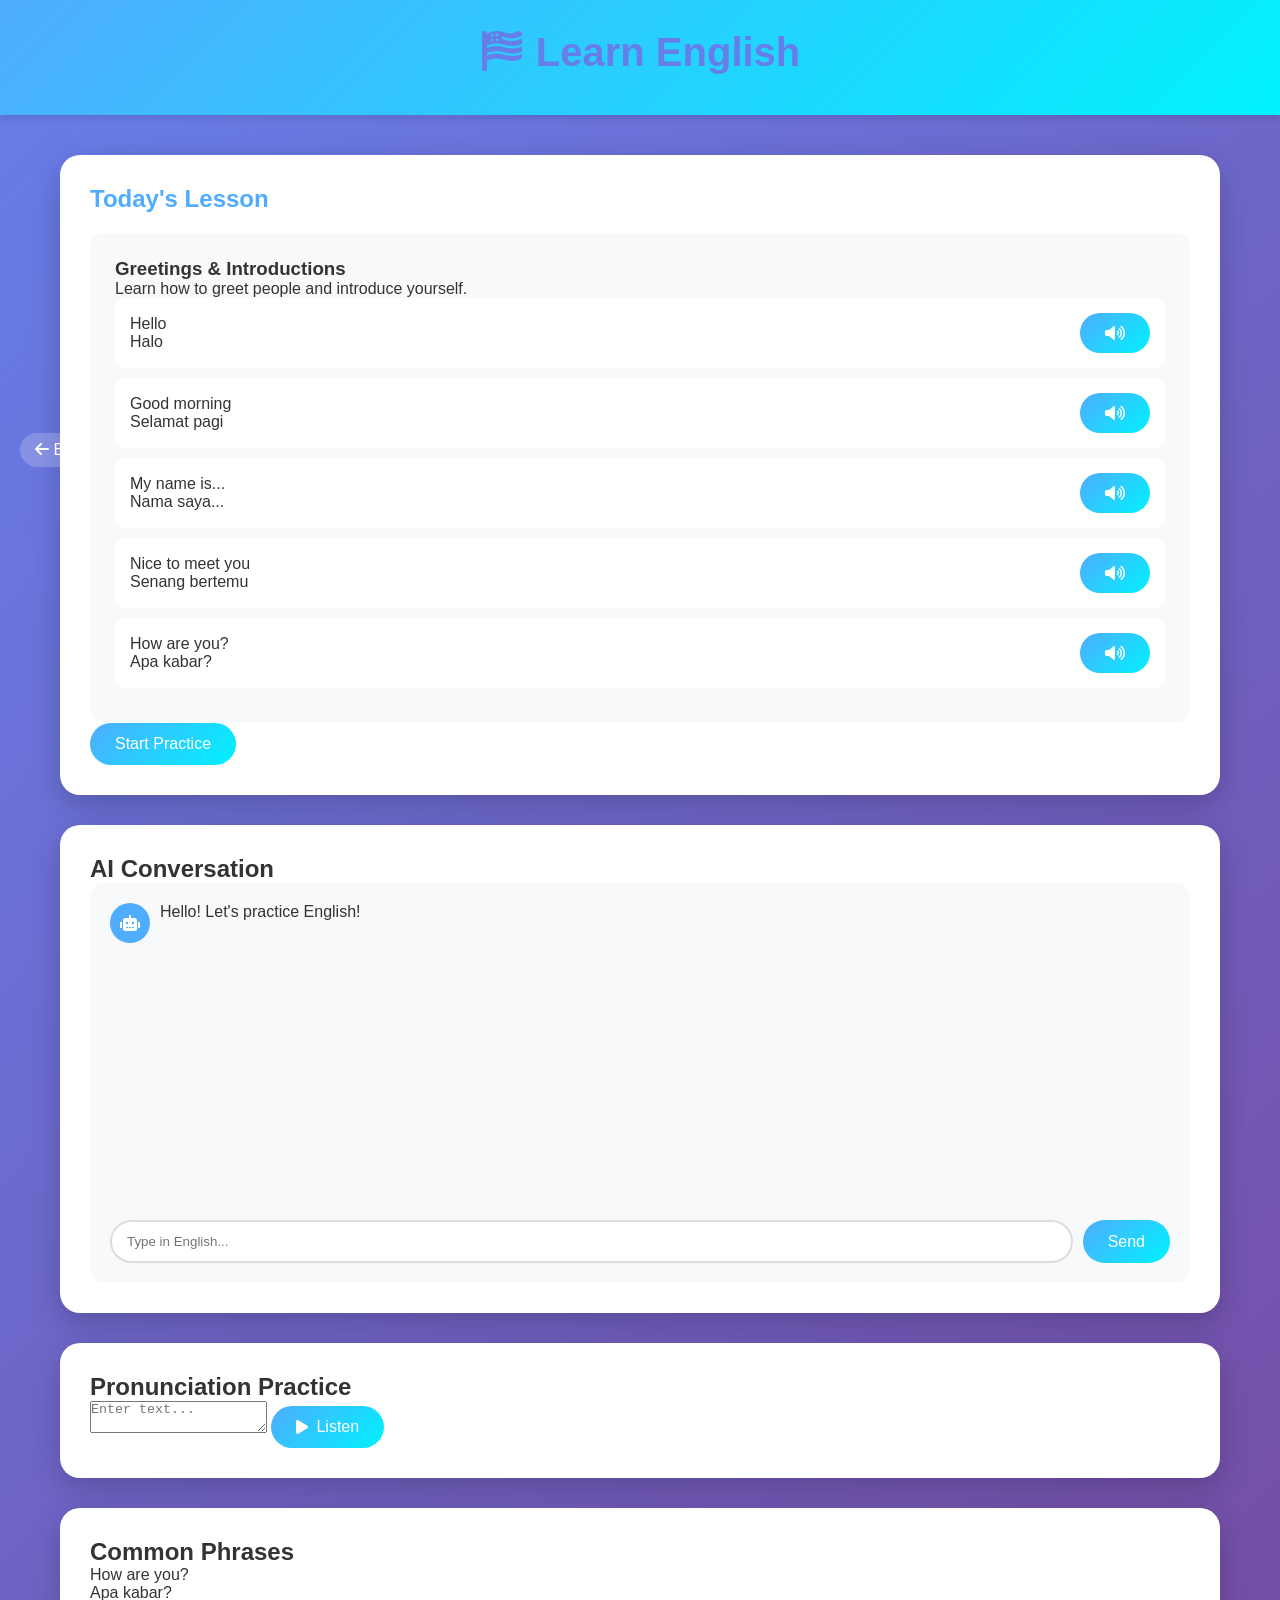
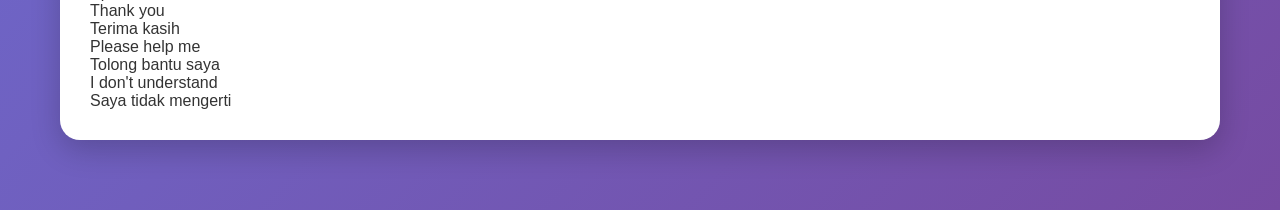
==== pages/english.html @ 5c595a63 "Create english.html" ====
<!DOCTYPE html>
<html lang="en">
<head>
    <meta charset="UTF-8">
    <meta name="viewport" content="width=device-width, initial-scale=1.0">
    <title>Learn English</title>
    <link rel="stylesheet" href="../css/style.css">
    <link rel="stylesheet" href="../css/english.css">
    <link rel="stylesheet" href="https://cdnjs.cloudflare.com/ajax/libs/font-awesome/6.0.0/css/all.min.css">
</head>
<body>
    <header class="header english-header">
        <div class="container">
            <a href="../index.html" class="back-btn"><i class="fas fa-arrow-left"></i> Back</a>
            <h1><i class="fas fa-flag-usa"></i> Learn English</h1>
        </div>
    </header>

    <main class="main-content">
        <div class="container">
            <section class="lesson-section">
                <h2>Today's Lesson</h2>
                <div class="lesson-card">
                    <h3 id="lesson-title">Loading...</h3>
                    <p id="lesson-text">Preparing...</p>
                    <div class="vocabulary-list" id="vocabulary-list"></div>
                </div>
                <button class="btn btn-primary" onclick="startLesson()">Start Practice</button>
            </section>

            <section class="conversation-section">
                <h2>AI Conversation</h2>
                <div class="chat-container">
                    <div class="chat-messages" id="chat-messages">
                        <div class="message ai-message">
                            <div class="message-avatar"><i class="fas fa-robot"></i></div>
                            <div class="message-content"><p>Hello! Let's practice English!</p></div>
                        </div>
                    </div>
                    <div class="chat-input-area">
                        <input type="text" id="user-input" placeholder="Type in English..." />
                        <button class="btn btn-primary" onclick="sendMessage()">Send</button>
                    </div>
                </div>
            </section>

            <section class="tts-section">
                <h2>Pronunciation Practice</h2>
                <textarea id="practice-text" placeholder="Enter text..."></textarea>
                <button class="btn btn-primary" onclick="speakText(document.getElementById('practice-text').value)">
                    <i class="fas fa-play"></i> Listen
                </button>
            </section>

            <section class="phrases-section">
                <h2>Common Phrases</h2>
                <div class="phrases-grid" id="phrases-grid"></div>
            </section>
        </div>
    </main>

    <script src="../js/app.js"></script>
    <script src="../js/english.js"></script>
</body>
</html>
---- css/style.css ----
* {
    margin: 0;
    padding: 0;
    box-sizing: border-box;
}

body {
    font-family: 'Segoe UI', Tahoma, sans-serif;
    background: linear-gradient(135deg, #667eea 0%, #764ba2 100%);
    min-height: 100vh;
    color: #333;
}

.container {
    max-width: 1200px;
    margin: 0 auto;
    padding: 0 20px;
}

.header {
    background: rgba(255, 255, 255, 0.95);
    padding: 30px 0;
    text-align: center;
    box-shadow: 0 4px 6px rgba(0, 0, 0, 0.1);
}

.header h1 {
    color: #667eea;
    font-size: 2.5em;
    margin-bottom: 10px;
}

.subtitle {
    color: #666;
    font-size: 1.2em;
}

.main-content {
    padding: 40px 0;
}

.welcome-section {
    background: white;
    border-radius: 20px;
    padding: 40px;
    margin-bottom: 30px;
    box-shadow: 0 10px 30px rgba(0, 0, 0, 0.2);
    text-align: center;
}

.welcome-section h2 {
    color: #667eea;
    margin-bottom: 15px;
    font-size: 2em;
}

.language-cards {
    display: grid;
    grid-template-columns: repeat(auto-fit, minmax(250px, 1fr));
    gap: 20px;
    margin-top: 30px;
}

.language-card {
    background: linear-gradient(135deg, #4facfe 0%, #00f2fe 100%);
    color: white;
    padding: 40px 30px;
    border-radius: 15px;
    text-decoration: none;
    transition: transform 0.3s;
    box-shadow: 0 5px 15px rgba(0, 0, 0, 0.2);
}

.language-card:hover {
    transform: translateY(-10px);
}

.language-card.arabic {
    background: linear-gradient(135deg, #fa709a 0%, #fee140 100%);
}

.language-card i {
    font-size: 3em;
    margin-bottom: 15px;
    display: block;
}

.progress-section {
    background: white;
    border-radius: 20px;
    padding: 30px;
    box-shadow: 0 10px 30px rgba(0, 0, 0, 0.2);
}

.progress-section h3 {
    color: #667eea;
    margin-bottom: 20px;
}

.progress-stats {
    display: grid;
    grid-template-columns: repeat(auto-fit, minmax(150px, 1fr));
    gap: 20px;
}

.stat-card {
    background: linear-gradient(135deg, #667eea 0%, #764ba2 100%);
    color: white;
    padding: 25px;
    border-radius: 15px;
    text-align: center;
}

.stat-number {
    font-size: 2.5em;
    font-weight: bold;
    display: block;
}

.footer {
    background: rgba(255, 255, 255, 0.95);
    padding: 20px 0;
    text-align: center;
    margin-top: 40px;
}
---- css/english.css ----
.english-header {
    background: linear-gradient(135deg, #4facfe 0%, #00f2fe 100%);
}

.back-btn {
    position: absolute;
    left: 20px;
    top: 50%;
    transform: translateY(-50%);
    color: white;
    text-decoration: none;
    padding: 8px 15px;
    background: rgba(255, 255, 255, 0.2);
    border-radius: 20px;
}

.lesson-section, .conversation-section, .tts-section, .phrases-section {
    background: white;
    border-radius: 20px;
    padding: 30px;
    margin-bottom: 30px;
    box-shadow: 0 10px 30px rgba(0, 0, 0, 0.2);
}

.lesson-section h2 {
    color: #4facfe;
    margin-bottom: 20px;
}

.lesson-card {
    background: #f8f9fa;
    border-radius: 15px;
    padding: 25px;
}

.vocab-item {
    background: white;
    padding: 15px;
    margin-bottom: 10px;
    border-radius: 10px;
    display: flex;
    justify-content: space-between;
    align-items: center;
}

.btn {
    padding: 12px 25px;
    border: none;
    border-radius: 25px;
    cursor: pointer;
    font-size: 1em;
    display: inline-flex;
    align-items: center;
    gap: 8px;
}

.btn-primary {
    background: linear-gradient(135deg, #4facfe 0%, #00f2fe 100%);
    color: white;
}

.chat-container {
    background: #f8f9fa;
    border-radius: 15px;
    padding: 20px;
    height: 400px;
    display: flex;
    flex-direction: column;
}

.chat-messages {
    flex: 1;
    overflow-y: auto;
    margin-bottom: 15px;
}

.message {
    display: flex;
    gap: 10px;
    margin-bottom: 15px;
}

.message-avatar {
    width: 40px;
    height: 40px;
    border-radius: 50%;
    background: #4facfe;
    color: white;
    display: flex;
    align-items: center;
    justify-content: center;
}

.chat-input-area {
    display: flex;
    gap: 10px;
}

.chat-input-area input {
    flex: 1;
    padding: 12px 15px;
    border: 2px solid #ddd;
    border-radius: 25px;
}
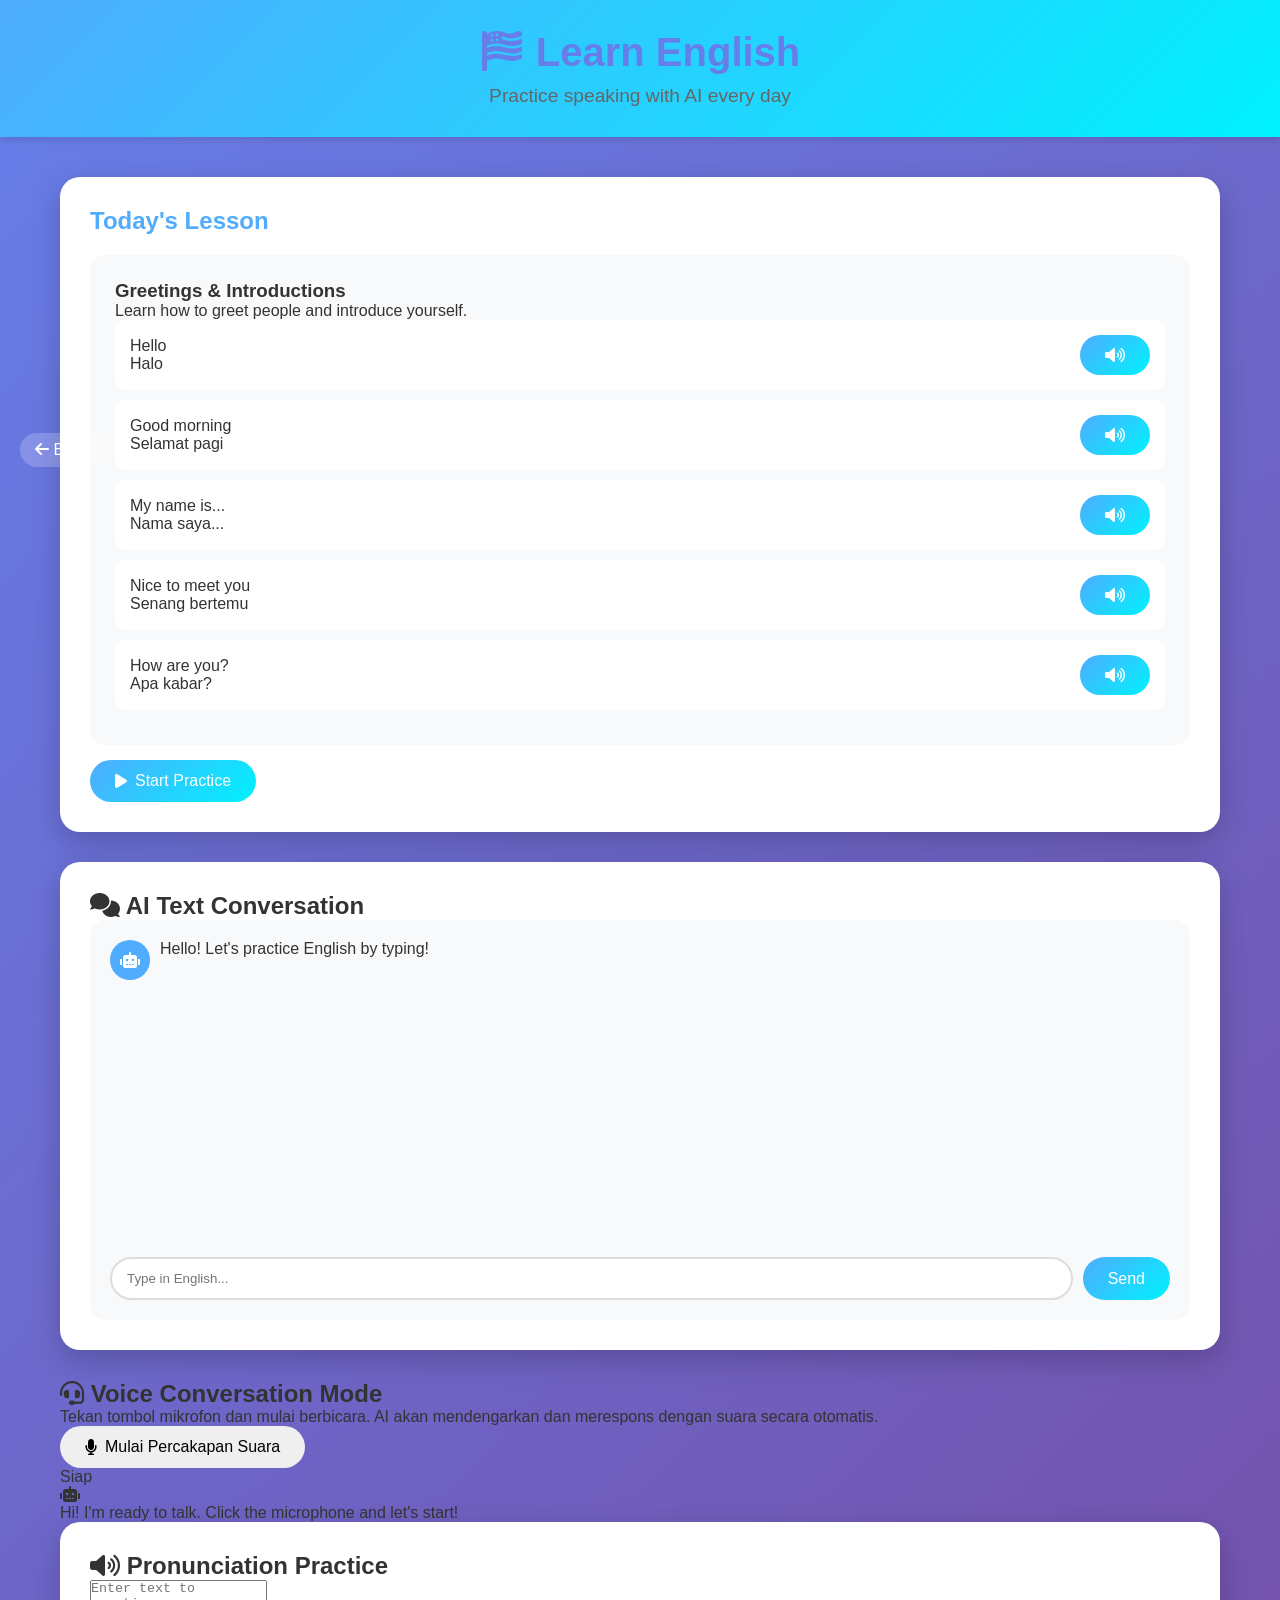
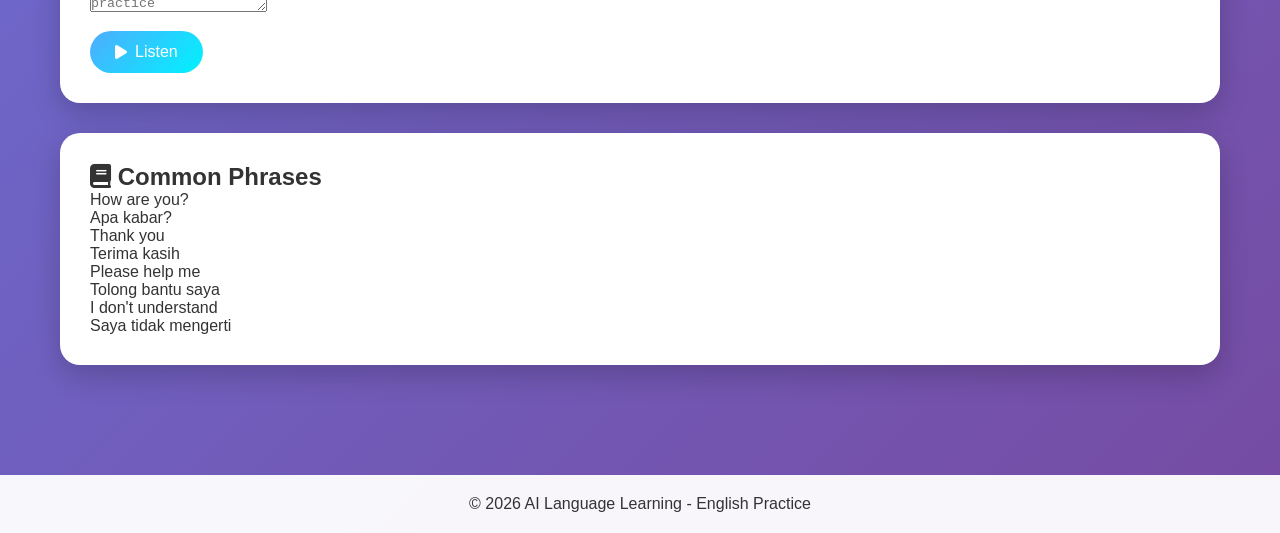
==== commit 61072681: "Update english.html" ====
--- a/pages/english.html
+++ b/pages/english.html
@@ -3,7 +3,7 @@
 <head>
     <meta charset="UTF-8">
     <meta name="viewport" content="width=device-width, initial-scale=1.0">
-    <title>Learn English</title>
+    <title>Learn English - AI Language Learning</title>
     <link rel="stylesheet" href="../css/style.css">
     <link rel="stylesheet" href="../css/english.css">
     <link rel="stylesheet" href="https://cdnjs.cloudflare.com/ajax/libs/font-awesome/6.0.0/css/all.min.css">
@@ -13,28 +13,33 @@
         <div class="container">
             <a href="../index.html" class="back-btn"><i class="fas fa-arrow-left"></i> Back</a>
             <h1><i class="fas fa-flag-usa"></i> Learn English</h1>
+            <p class="subtitle">Practice speaking with AI every day</p>
         </div>
     </header>
 
     <main class="main-content">
         <div class="container">
+            <!-- 1. Daily Lesson Section -->
             <section class="lesson-section">
                 <h2>Today's Lesson</h2>
                 <div class="lesson-card">
                     <h3 id="lesson-title">Loading...</h3>
-                    <p id="lesson-text">Preparing...</p>
+                    <p id="lesson-text">Preparing your lesson...</p>
                     <div class="vocabulary-list" id="vocabulary-list"></div>
                 </div>
-                <button class="btn btn-primary" onclick="startLesson()">Start Practice</button>
+                <button class="btn btn-primary" onclick="startLesson()" style="margin-top: 15px;">
+                    <i class="fas fa-play"></i> Start Practice
+                </button>
             </section>
 
+            <!-- 2. Text Chat Conversation Section -->
             <section class="conversation-section">
-                <h2>AI Conversation</h2>
+                <h2><i class="fas fa-comments"></i> AI Text Conversation</h2>
                 <div class="chat-container">
                     <div class="chat-messages" id="chat-messages">
                         <div class="message ai-message">
                             <div class="message-avatar"><i class="fas fa-robot"></i></div>
-                            <div class="message-content"><p>Hello! Let's practice English!</p></div>
+                            <div class="message-content"><p>Hello! Let's practice English by typing!</p></div>
                         </div>
                     </div>
                     <div class="chat-input-area">
@@ -44,21 +49,68 @@
                 </div>
             </section>
 
-            <section class="tts-section">
-                <h2>Pronunciation Practice</h2>
-                <textarea id="practice-text" placeholder="Enter text..."></textarea>
-                <button class="btn btn-primary" onclick="speakText(document.getElementById('practice-text').value)">
-                    <i class="fas fa-play"></i> Listen
-                </button>
+            <!-- 3. Voice Conversation Section (BARU) -->
+            <section class="voice-conversation-section">
+                <h2><i class="fas fa-headset"></i> Voice Conversation Mode</h2>
+                <p class="voice-desc">Tekan tombol mikrofon dan mulai berbicara. AI akan mendengarkan dan merespons dengan suara secara otomatis.</p>
+                
+                <div class="voice-controls">
+                    <button class="btn btn-voice-start" id="btn-start-voice" onclick="startVoiceConversation()">
+                        <i class="fas fa-microphone"></i> Mulai Percakapan Suara
+                    </button>
+                    <button class="btn btn-voice-stop" id="btn-stop-voice" onclick="stopVoiceConversation()" style="display:none;">
+                        <i class="fas fa-stop"></i> Hentikan
+                    </button>
+                </div>
+
+                <div class="voice-status" id="voice-status">
+                    <div class="status-indicator" id="status-indicator">
+                        <span class="status-dot"></span>
+                        <span class="status-text">Siap</span>
+                    </div>
+                </div>
+
+                <div class="voice-visualizer" id="voice-visualizer">
+                    <div class="wave"></div>
+                    <div class="wave"></div>
+                    <div class="wave"></div>
+                    <div class="wave"></div>
+                    <div class="wave"></div>
+                </div>
+
+                <div class="conversation-log" id="conversation-log">
+                    <div class="log-entry ai-entry">
+                        <i class="fas fa-robot"></i>
+                        <p>Hi! I'm ready to talk. Click the microphone and let's start!</p>
+                    </div>
+                </div>
             </section>
 
+            <!-- 4. Pronunciation Practice Section -->
+            <section class="tts-section">
+                <h2><i class="fas fa-volume-up"></i> Pronunciation Practice</h2>
+                <textarea id="practice-text" placeholder="Enter text to practice pronunciation..."></textarea>
+                <div style="margin-top: 15px;">
+                    <button class="btn btn-primary" onclick="speakText(document.getElementById('practice-text').value)">
+                        <i class="fas fa-play"></i> Listen
+                    </button>
+                </div>
+            </section>
+
+            <!-- 5. Common Phrases Section -->
             <section class="phrases-section">
-                <h2>Common Phrases</h2>
+                <h2><i class="fas fa-book"></i> Common Phrases</h2>
                 <div class="phrases-grid" id="phrases-grid"></div>
             </section>
         </div>
     </main>
 
+    <footer class="footer">
+        <div class="container">
+            <p>&copy; 2026 AI Language Learning - English Practice</p>
+        </div>
+    </footer>
+
     <script src="../js/app.js"></script>
     <script src="../js/english.js"></script>
 </body>
